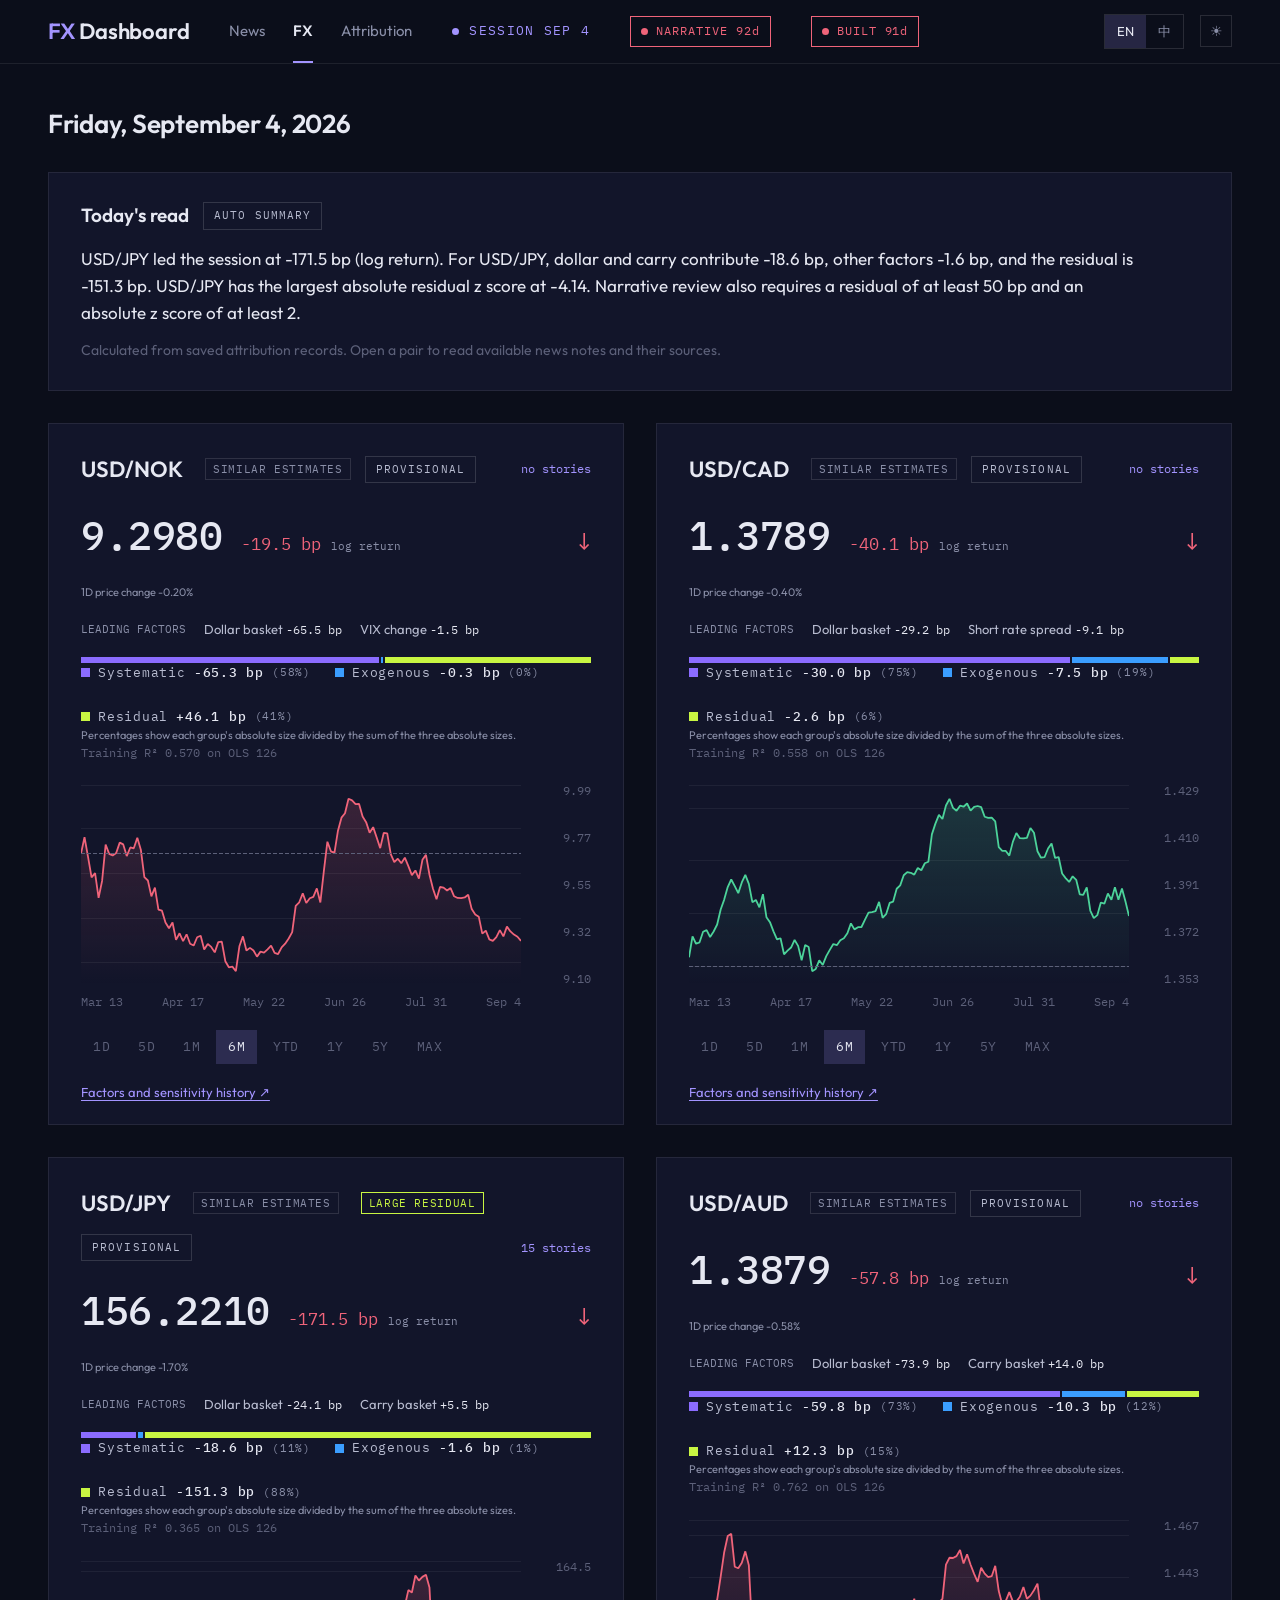
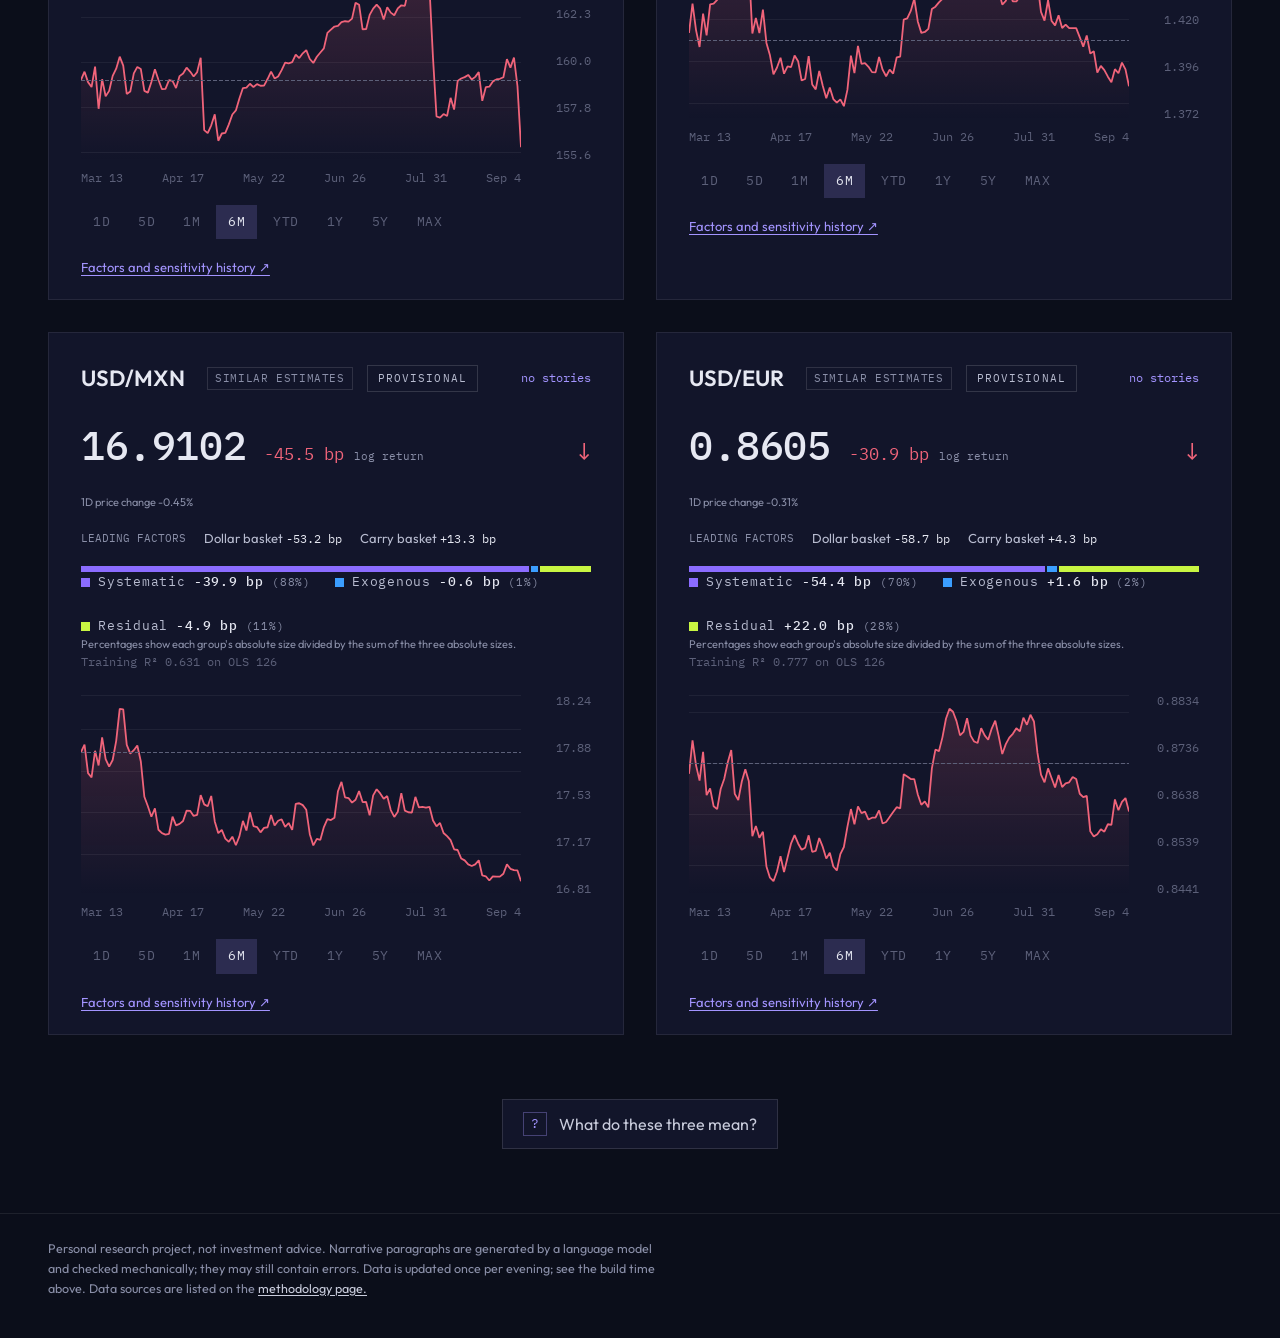
==== index.html @ eb8b9eea "site build 2026-09-05T15:19:34-05:00" ====
<!doctype html>
<html lang="en">
<head>
<meta charset="utf-8">
<meta name="viewport" content="width=device-width, initial-scale=1">
<title>FX Dashboard</title>
<link rel="icon" href="data:image/svg+xml,%3Csvg xmlns='http://www.w3.org/2000/svg' viewBox='0 0 32 32'%3E%3Crect width='32' height='32' fill='%230b0e1a'/%3E%3Crect x='5' y='19' width='5' height='8' fill='%238b6cff'/%3E%3Crect x='13' y='12' width='5' height='15' fill='%233b9eff'/%3E%3Crect x='21' y='6' width='5' height='21' fill='%23c8f542'/%3E%3C/svg%3E">
<link rel="stylesheet" href="fonts.css">
<link rel="stylesheet" href="style.css">
<script>try{document.documentElement.setAttribute("data-theme",localStorage.getItem("fxdash.theme")||"dark")}catch(e){}</script>
</head>
<body>
<div class="top">
  <div class="tape" id="tape" hidden></div>
  <header class="masthead">
    <a class="wordmark" href="#/fx"><span>FX</span> Dashboard</a>
    <nav class="nav" id="nav"></nav>
    <div class="session" id="session" hidden></div>
    <a class="pulse" id="pulse" href="#/news" hidden></a>
    <a class="pulse" id="built" href="#/news" hidden></a>
    <div class="masthead__right">
      <div class="seg" id="langseg"></div>
      <button class="iconbtn" id="themebtn" type="button"></button>
    </div>
  </header>
</div>
<main id="view"></main>
<footer class="foot" id="foot"></footer>
<script src="vendor/echarts.min.js"></script>
<script type="module" src="app.js"></script>
</body>
</html>
---- fonts.css ----
/* Local copies of the site's Google Fonts Latin faces. Licenses: fonts/OFL-*.txt.
   Other scripts and missing mathematical glyphs use the shared system fallbacks. */
@font-face {
  font-family: "Outfit";
  font-style: normal;
  font-weight: 100 900;
  font-display: swap;
  src: url("fonts/outfit-latin.woff2") format("woff2");
}
@font-face {
  font-family: "IBM Plex Mono";
  font-style: normal;
  font-weight: 400;
  font-display: swap;
  src: url("fonts/ibm-plex-mono-latin-400.woff2") format("woff2");
}
@font-face {
  font-family: "IBM Plex Mono";
  font-style: normal;
  font-weight: 500;
  font-display: swap;
  src: url("fonts/ibm-plex-mono-latin-500.woff2") format("woff2");
}
@font-face {
  font-family: "IBM Plex Mono";
  font-style: normal;
  font-weight: 600;
  font-display: swap;
  src: url("fonts/ibm-plex-mono-latin-600.woff2") format("woff2");
}
---- style.css ----
/* FX Dashboard visual layer.
   Two typefaces: Outfit carries headings and body text, IBM Plex Mono carries every number.
   Square corners throughout, no border-radius (dots excepted, those are a shape and
   not a rounded corner).
   Copy uses no dashes and no "·". The palette has no orange. */

:root {
  --ink: #0b0e1a;
  --panel: #12152a;
  --raise: #171b32;
  --line: rgba(255, 255, 255, 0.08);
  --line-2: rgba(255, 255, 255, 0.12);
  --line-3: rgba(255, 255, 255, 0.14);
  --hover: rgba(255, 255, 255, 0.025);

  --text: #e6e8f2;
  --text-2: #c9ccdc;
  --text-3: #b8bcd0;
  --mute: #8a8fa8;
  --dim: #5c6079;

  --accent: #a394ff;
  --accent-soft: rgba(163, 148, 255, 0.18);
  --accent-wash: rgba(163, 148, 255, 0.06);
  --accent-line: rgba(163, 148, 255, 0.35);

  /* The three semantic colours, consistent across pages */
  --sys: #8b6cff;
  --exo: #3b9eff;
  --res: #c8f542;
  /* Attribution's four buckets: purple (carried over from systematic), blue, cyan,
     green; the residual stays lime green */
  --b-systematic: #8b6cff;
  --b-rates: #5fa8ff;
  --b-risk: #5ad4e6;
  --b-commodities: #4cd39a;
  --b-residual: #c8f542;

  --up: #4cd39a;
  --down: #f0647a;

  --chart-grid: rgba(255, 255, 255, 0.06);
  --chart-axis: #5c6079;

  --display: "Outfit", "Segoe UI", "Microsoft YaHei", "PingFang SC", system-ui, sans-serif;
  --mono: "IBM Plex Mono", Consolas, "Microsoft YaHei", "PingFang SC", ui-monospace, monospace;

  --page: 1600px;
  --gut: 48px;
}

:root[data-theme="light"] {
  --ink: #f7f7fb;
  --panel: #ffffff;
  --raise: #f1f1f8;
  --line: rgba(20, 22, 48, 0.10);
  --line-2: rgba(20, 22, 48, 0.16);
  --line-3: rgba(20, 22, 48, 0.20);
  --hover: rgba(20, 22, 48, 0.03);

  --text: #14162e;
  --text-2: #33365a;
  --text-3: #474b70;
  --mute: #5f6484;
  --dim: #8a8fa8;

  --accent: #6247d6;
  --accent-soft: rgba(98, 71, 214, 0.14);
  --accent-wash: rgba(98, 71, 214, 0.06);
  --accent-line: rgba(98, 71, 214, 0.35);

  --sys: #6247d6;
  --exo: #1479c9;
  --res: #7f9c07;
  --b-systematic: #6247d6;
  --b-rates: #1479c9;
  --b-risk: #0e93a8;
  --b-commodities: #0f9463;
  --b-residual: #7f9c07;

  --up: #0f9463;
  --down: #cf2a45;

  --chart-grid: rgba(20, 22, 48, 0.08);
  --chart-axis: #8a8fa8;
}

* { box-sizing: border-box; }
html { background: var(--ink); }
body {
  margin: 0;
  background: var(--ink);
  color: var(--text);
  font: 400 15px/1.55 var(--display);
  -webkit-font-smoothing: antialiased;
}
a { color: inherit; text-decoration: none; }
:focus-visible { outline: 2px solid var(--accent); outline-offset: 2px; }
.num, .mono { font-family: var(--mono); font-variant-numeric: tabular-nums; }
.nowrap { white-space: nowrap; }

/* ---------------------------------------------------------------- header */
.top { position: sticky; top: 0; z-index: 50; background: var(--ink); }

.tape {
  height: 48px;
  background: var(--panel);
  border-bottom: 1px solid var(--line);
  overflow: hidden;
  position: relative;
  -webkit-mask-image: linear-gradient(90deg, transparent, #000 48px, #000 calc(100% - 48px), transparent);
  mask-image: linear-gradient(90deg, transparent, #000 48px, #000 calc(100% - 48px), transparent);
}
.tape[hidden] { display: none; }
.tape__rail { display: flex; width: max-content; animation: tape-run var(--tape-dur, 72s) linear infinite; }
.tape:hover .tape__rail, .tape:focus-within .tape__rail { animation-play-state: paused; }
@keyframes tape-run { from { transform: translateX(0); } to { transform: translateX(-50%); } }
.tape__lane { display: flex; }
.tape__item {
  display: inline-flex; align-items: center; gap: 10px;
  height: 47px; padding: 0 22px;
  border-right: 1px solid var(--line);
  white-space: nowrap;
  font-family: var(--mono);
}
.tape__name { font-size: 12px; letter-spacing: 0.1em; text-transform: uppercase; color: var(--mute); }
.tape__px { font-size: 14px; font-variant-numeric: tabular-nums; color: var(--text); }
.tape__chg { font-size: 13px; font-variant-numeric: tabular-nums; }

.masthead {
  display: flex; align-items: center; gap: 40px;
  padding: 0 var(--gut); height: 64px;
  border-bottom: 1px solid var(--line);
}
.wordmark { font-size: 22px; font-weight: 600; letter-spacing: -0.01em; white-space: nowrap; }
.wordmark span { color: var(--accent); }
.nav { display: flex; gap: 28px; height: 100%; font-size: 15px; }
.nav a {
  display: flex; align-items: center;
  border-bottom: 2px solid transparent;
  color: var(--mute);
}
.nav a:hover { color: var(--text-2); }
.nav a[aria-current="page"] { color: var(--text); font-weight: 600; border-bottom-color: var(--accent); }

.session {
  display: flex; align-items: center; gap: 10px;
  font-family: var(--mono); font-size: 13px; letter-spacing: 0.1em;
  color: var(--accent); white-space: nowrap;
}
.session i { width: 7px; height: 7px; border-radius: 50%; background: var(--accent); }
.session[hidden] { display: none; }

/* Narrative-layer heartbeat. It lives permanently in the header rather than hiding
   on one page: the narrative layer dying silently for three days with no visible
   sign on the page is the most dangerous failure mode of an unattended system
   (SPEC_phase3 §2.3). */
.pulse {
  display: flex; align-items: center; gap: 8px;
  font-family: var(--mono); font-size: 12px; letter-spacing: 0.08em;
  color: var(--mute); white-space: nowrap;
  border: 1px solid var(--line); padding: 5px 10px;
}
.pulse[hidden] { display: none; }
.pulse:hover { border-color: var(--line-3); color: var(--text-2); }
.pulse i { width: 7px; height: 7px; border-radius: 50%; background: var(--mute); }
.pulse[data-state="green"] i { background: var(--up); }
.pulse[data-state="yellow"] i { background: var(--res); }
.pulse[data-state="red"] i { background: var(--down); }
.pulse[data-state="yellow"] { color: var(--res); border-color: var(--res); }
.pulse[data-state="red"] { color: var(--down); border-color: var(--down); }

.health {
  border: 1px solid var(--line); background: var(--panel);
  padding: 16px 20px; display: flex; flex-direction: column; gap: 8px;
}
.health__row {
  display: flex; align-items: center; gap: 12px; flex-wrap: wrap;
  font-family: var(--mono); font-size: 12.5px; color: var(--mute);
}
.health__row b { color: var(--text); font-weight: 500; }
.health__row i { width: 7px; height: 7px; border-radius: 50%; flex: none; }
/* Content freshness: laid out apart from the row that decides the colour, so that it
   does not look like a criterion as well */
.health__row--quiet {
  padding-left: 19px; border-top: 1px solid var(--line); padding-top: 8px;
  font-size: 11.5px; opacity: .78;
}
.health__row--quiet b { color: var(--mute); }

.matrix .cell--hit {
  background: rgba(163, 148, 255, 0.16); color: var(--text);
  font-family: var(--mono); font-size: 11.5px; white-space: nowrap;
}
.storyrow .share .mono { font-family: var(--mono); font-size: 12px; color: var(--mute); }

.matgroup { margin-bottom: 22px; }
.matgroup__head {
  font-family: var(--mono); font-size: 11.5px; letter-spacing: 0.08em;
  color: var(--accent); padding: 0 0 8px; border-bottom: 1px solid var(--line-2);
  margin-bottom: 2px;
}
.matrix .cell--res {
  background: none; color: var(--text); font-family: var(--mono);
  font-size: 12px; white-space: nowrap; display: flex; flex-direction: column;
  gap: 1px; align-items: center; justify-content: center;
}
.matrix .cell--res span { color: var(--dim); font-size: 10.5px; }
.matrix .rowhead.dim { color: var(--dim); font-size: 12px; }
.explain__day {
  font-family: var(--mono); font-size: 12px; color: var(--mute);
  margin-bottom: 6px;
}
.explain__t.dim { color: var(--dim); font-size: 13px; }

/* ---------------------------------------------------------- robustness chips */
.rchip {
  font-family: var(--mono); font-size: 10.5px; letter-spacing: 0.06em;
  padding: 2px 7px; border: 1px solid; white-space: nowrap; margin-left: 8px;
}
.rchip--ok { color: var(--mute); border-color: var(--line-2); }
.rchip--residual { color: var(--res); border-color: var(--res); }
.rchip--ridge { color: var(--exo); border-color: var(--exo); }
.rchip--lasso { color: var(--b-risk); border-color: var(--b-risk); }
.rchip--abstain { color: var(--mute); border-color: var(--line-3); }
.rcell { display: flex; flex-wrap: wrap; gap: 6px 0; }
.rcell .rchip { margin-left: 0; margin-right: 6px; }
.leading-factors { display: flex; flex-wrap: wrap; gap: 6px 18px; color: var(--text-3); font-size: 13px; }
.leading-factors > span:first-child { color: var(--mute); font: 10.5px var(--mono); align-self: center; }
.leading-factors b { color: var(--text); font: 12px var(--mono); font-weight: 400; white-space: nowrap; }
.attrrow > .leading-factors { grid-column: 3 / -1; }
.attr-intro { margin-bottom: 22px; }
.matrix-mobile, .attr-badge-basis { display: none; }
.matrix-card { border-top: 1px solid var(--line); padding: 16px 0; }
.matrix-card summary { cursor: pointer; font: 12px var(--mono); color: var(--text-3); }
.matrix-card a { display: flex; flex-direction: column; margin-top: 14px; font-size: 13px; color: var(--text-3); text-decoration: none; }
.matrix-card small { margin-top: 6px; color: var(--mute); font: 10.5px var(--mono); }
.gap24 { gap: 24px; }
.comparison-sample { margin: 20px 0; }
.comparison-sample h3 { font-size: 16px; font-weight: 500; }
.comparison-table { margin: 12px 0; }
.comparison-row { display: grid; grid-template-columns: 1fr 1fr 1fr 1.3fr; gap: 10px; padding: 12px 0; border-bottom: 1px solid var(--line); font: 12px var(--mono); }
.comparison-head { color: var(--mute); font: 11px var(--display); }
.comparison-bar { display: block; height: 3px; margin-top: 6px; background: var(--accent); }
.research-panel summary { cursor: pointer; color: var(--mute); font-size: 13px; }
.driver-pair { border-top: 1px solid var(--line); padding: 14px 0; }
.driver-pair summary { display: flex; flex-wrap: wrap; justify-content: space-between; gap: 8px 16px; cursor: pointer; font: 13px var(--mono); }
.driver-pair summary small { flex-basis: 100%; color: var(--mute); font: 12px var(--display); }
.driver-pair summary::after { content: "+"; color: var(--accent); }
.driver-pair[open] summary::after { content: "×"; }
.driver-pair h3 { font-size: 15px; font-weight: 500; margin: 22px 0 12px; }
.context-slate a { display: flex; flex-direction: column; gap: 5px; margin: 12px 0; color: var(--text); text-decoration: none; font-size: 14px; }
.context-slate a:hover { color: var(--accent); }
.context-slate small { color: var(--mute); font: 10.5px var(--mono); }
.context-audit summary { font: 11px var(--display); color: var(--mute); }
.context-audit { margin: 10px 0; }
.context-slate { overflow-wrap: anywhere; }
.context-coverage { line-height: 1.7; }
.brief-preview { border-left: 2px solid var(--accent); padding: 2px 0 2px 22px; }
.brief-board { border-bottom: 1px solid var(--line); padding-bottom: 26px; min-width: 0; }
.brief-board .hint { line-height: 1.7; overflow-wrap: anywhere; }
.brief-run-details summary { cursor: pointer; font-size: 13px; color: var(--accent); padding: 8px 0; }
.brief-status-grid { display: grid; grid-template-columns: repeat(auto-fit,minmax(180px,1fr)); gap: 16px; margin: 18px 0; }
.brief-status-grid dt { color: var(--mute); font-size: 12px; }
.brief-status-grid dd { margin: 6px 0; font-size: 14px; }
.brief-status-grid small { font: 10px var(--mono); overflow-wrap: anywhere; color: var(--mute); }
.brief-history-label { display: flex; align-items: center; flex-wrap: wrap; gap: 12px; font-size: 13px; }
.brief-history-label select { max-width: 100%; background: var(--panel); color: var(--text); border: 1px solid var(--line); padding: 9px 12px; font: inherit; }
.brief-board :focus-visible { outline: 2px solid var(--accent); outline-offset: 3px; }
.brief-preview > p { margin: 0; line-height: 1.8; overflow-wrap: anywhere; }
.brief-note { border-top: 1px solid var(--line); padding-top: 14px; }
.brief-note summary { cursor: pointer; font: 12px var(--mono); color: var(--accent); }
.brief-note p { line-height: 1.8; font-size: 14px; }
.brief-watch { margin: 18px 0; font-size: 14px; line-height: 1.8; }
.brief-watch dt { margin-top: 12px; color: var(--mute); font-size: 12px; }
.brief-watch dd { margin: 4px 0 0; }
.brief-note blockquote { margin: 8px 0 16px; padding: 0 12px; border-left: 1px solid var(--line-3); font-size: 12px; color: var(--mute); }
.attr-intro h1 { margin: 0 0 12px; }
.attr-options { flex-wrap: wrap; }
.method-link { font-size: 13px; color: var(--accent); white-space: nowrap; }
.attr-notes { display: flex; flex-direction: column; gap: 8px; font-size: 13px; color: var(--mute); }
.attr-notes summary { cursor: pointer; }
.attr-notes .stack-note { margin: 10px 0 0; }
.card__head { flex-wrap: wrap; }
.card__chg small { font-size: 11px; color: var(--mute); }

/* ---------------------------------------------------------- Methodology */
.method { max-width: 1000px; min-width: 0; margin: 0 auto; padding: 18px 0 80px; }
.method__back { font-family: var(--mono); font-size: 12.5px; margin: 0 0 18px; }
.method__back a { color: var(--mute); text-decoration: none; }
.method__back a:hover { color: var(--accent); }
.method h1 { max-width: 20ch; font-size: clamp(32px, 4vw, 54px); font-weight: 500; letter-spacing: -0.035em; line-height: 1.12; margin: 20px 0; text-wrap: balance; }
.method h2 { display: flex; align-items: baseline; gap: 18px; font-size: 25px; font-weight: 500; margin: 0 0 24px; letter-spacing: -0.015em; }
.method h2 > span { font: 12px var(--mono); color: var(--mute); letter-spacing: 0.03em; }
.method p { max-width: 80ch; font-size: 16px; line-height: 1.85; color: var(--text-2); margin: 0 0 18px; text-wrap: pretty; }
.method p.lede { max-width: 66ch; font-size: 19px; line-height: 1.7; color: var(--text-3); }
.method__intro { padding: 14px 0 38px; }
.method p.method__eyebrow { font: 11px var(--mono); letter-spacing: 0.14em; text-transform: uppercase; color: var(--mute); margin: 0; }
.method p.method__meta { display: flex; flex-wrap: wrap; gap: 10px 24px; margin: 28px 0 0; font: 12px var(--mono); color: var(--text-3); }
.method__meta span { border-left: 1px solid var(--line-3); padding-left: 24px; }
.method__section { border-top: 1px solid var(--line-2); padding: 36px 0 26px; }
.method__detail { border-top: 1px solid var(--line); border-bottom: 1px solid var(--line); margin: 24px 0 10px; padding: 0 18px; background: var(--panel); }
.method__detail summary { padding: 18px 0; cursor: pointer; color: var(--text); font-size: 15px; }
.method__detail[open] summary { margin-bottom: 8px; }
.method :focus-visible { outline: 2px solid var(--accent); outline-offset: 4px; }
.method em { font-style: italic; }
.method strong { color: var(--text); font-weight: 600; }
.method code {
  font-family: var(--mono); font-size: 13px; color: var(--accent);
  background: var(--panel); padding: 1px 5px; border: 1px solid var(--line);
}
.method mjx-container { color: var(--text); }
.method mjx-container[display="true"] { overflow-x: auto; overflow-y: hidden; padding: 4px 0; }
.method .tblwrap { overflow-x: auto; margin: 24px 0; border-top: 1px solid var(--line-2); border-bottom: 1px solid var(--line-2); }
.method caption { text-align: left; padding: 14px 12px; color: var(--mute); font-size: 12px; }
.method table { width: 100%; border-collapse: collapse; font-size: 13.5px; }
.method th, .method td {
  text-align: left; padding: 9px 12px; border-bottom: 1px solid var(--line);
  vertical-align: top; line-height: 1.55; color: var(--text-2);
}
.method th {
  font-family: var(--mono); font-size: 11px; letter-spacing: 0.08em;
  text-transform: uppercase; color: var(--mute);
}
.method td:nth-child(3) { white-space: nowrap; font-family: var(--mono); font-size: 12.5px; }
.method-figure { margin: 32px 0; background: var(--panel); border: 1px solid var(--line); }
.method-figure__scroll { overflow-x: auto; }
.method-diagram { display: block; width: 100%; min-width: 740px; height: auto; }
.method-figure figcaption { display: flex; align-items: baseline; gap: 16px; padding: 18px 24px; border-top: 1px solid var(--line); color: var(--text-3); font-size: 13px; line-height: 1.6; }
.method-figure__number { font: 11px var(--mono); color: var(--mute); }
.method-figure figcaption > span:nth-child(2) { flex: 1; }
.method-figure figcaption a { white-space: nowrap; font-size: 11px; color: var(--text-3); }
/* Reflow the shared masthead before its controls exceed the viewport. */
@media (max-width: 1100px) {
  .top { position: static; }
  .masthead { flex-wrap: wrap; height: auto; gap: 12px 20px; padding-top: 12px; padding-bottom: 12px; }
  .wordmark { flex: 1; }
  .masthead__right { order: 1; }
  .nav { order: 2; flex-basis: 100%; height: 40px; }
  .session { order: 3; }
  .pulse { order: 4; }
}
@media (max-width: 640px) {
  .method { padding-top: 0; }
  .method h2 { font-size: 21px; gap: 12px; }
  .method p { font-size: 15px; }
  .method p.lede { font-size: 17px; }
  .method__section { padding: 28px 0 18px; }
  .method__meta span { padding-left: 0; border: 0; }
  .method-figure { margin: 24px 0; }
  .method-figure figcaption { flex-wrap: wrap; padding: 14px; gap: 10px; }
  .method-figure figcaption > span:nth-child(2) { flex-basis: calc(100% - 32px); }
  .method-figure figcaption a { margin-left: 26px; }
}

.nowrap { white-space: nowrap; }
.citedtag {
  font-family: var(--mono); font-size: 10px; letter-spacing: 0.08em;
  color: var(--accent); border: 1px solid var(--accent); padding: 1px 5px;
  display: inline-block; margin-top: 4px; opacity: 0.85;
}
.opfold {
  display: flex; align-items: center; gap: 8px; width: 100%;
  background: none; border: 1px solid var(--line); color: var(--mute);
  font-family: var(--mono); font-size: 12px; letter-spacing: 0.06em;
  padding: 9px 12px; cursor: pointer; text-align: left;
}
.opfold:hover { color: var(--text); border-color: var(--line-3); }
.opfold i { font-style: normal; }

/* ---------------------------------------------------------- live headlines */
.hchips .ptag { margin-left: 6px; }
.pairnews__today {
  border-top: 1px solid var(--line); padding-top: 14px; margin-top: 4px;
  display: flex; flex-direction: column; gap: 2px;
}
a.headline {
  display: grid; grid-template-columns: 92px minmax(0, 1fr) auto;
  gap: 12px; align-items: baseline; padding: 8px 4px;
  color: var(--text); text-decoration: none; border-bottom: 1px solid var(--line);
}
a.headline:last-child { border-bottom: none; }
a.headline:hover .t { color: var(--accent); }
a.headline .when { font-family: var(--mono); font-size: 11.5px; color: var(--mute); }
a.headline .t { font-size: 14.5px; white-space: nowrap; overflow: hidden; text-overflow: ellipsis; }
a.headline .src { font-family: var(--mono); font-size: 11.5px; color: var(--mute); white-space: nowrap; }

.masthead__right { margin-left: auto; display: flex; align-items: center; gap: 16px; }
.iconbtn {
  width: 32px; height: 32px; display: grid; place-items: center;
  border: 1px solid var(--line-2); background: none; color: var(--mute);
  font-size: 14px; cursor: pointer;
}
.iconbtn:hover { color: var(--text); border-color: var(--line-3); }

/* ---------------------------------------------------------------- controls */
.seg { display: flex; border: 1px solid var(--line-2); font-size: 13px; }
.seg button {
  padding: 6px 12px; border: 0; background: none;
  color: var(--mute); font: inherit; cursor: pointer;
}
.seg button:hover { color: var(--text); }
.seg button[aria-pressed="true"] { background: var(--accent-soft); color: var(--text); }

.ctlrow {
  display: flex; align-items: center; gap: 20px;
  font-family: var(--mono); font-size: 13px; letter-spacing: 0.1em;
}
.ctlrow .lbl { color: var(--dim); white-space: nowrap; }
.ctl { display: flex; border: 1px solid var(--line-2); }
.ctl button {
  padding: 8px 16px; border: 0; background: none;
  color: var(--mute); font: inherit; letter-spacing: inherit; cursor: pointer;
  white-space: nowrap;
}
.ctl button:hover { color: var(--text); }
.ctl button[aria-pressed="true"] { background: var(--accent-soft); color: var(--text); }

/* ---------------------------------------------------------------- page body */
main { padding: 40px var(--gut) 64px; max-width: var(--page); margin: 0 auto; }

/* Permanent footer disclaimer: plain text, no dialog (2026-09-04 ruling). */
.foot {
  max-width: var(--page); margin: 0 auto; padding: 24px var(--gut) 40px;
  border-top: 1px solid var(--line);
  font-size: 12.5px; line-height: 1.6; color: var(--mute);
}
.foot p { margin: 0; max-width: 78ch; }
.foot a { color: var(--text-2); text-decoration: underline; text-underline-offset: 2px; }
.dateline { font-size: 26px; font-weight: 600; letter-spacing: -0.01em; }
.headrow {
  display: flex; align-items: center; justify-content: space-between;
  gap: 24px; flex-wrap: wrap; margin-bottom: 28px;
}
h1.page { margin: 0 0 8px; font-size: 28px; font-weight: 600; letter-spacing: -0.02em; line-height: 1.15; }
h2.sec { margin: 0; font-size: 20px; font-weight: 600; letter-spacing: -0.01em; }
h3.side { margin: 0; font-size: 16px; font-weight: 600; }
p.lede { margin: 0; color: var(--mute); font-size: 15px; max-width: 62ch; text-wrap: pretty; }
.hint { font-family: var(--mono); font-size: 11.5px; color: var(--dim); }

/* ---------------------------------------------------------------- News */
.news { display: grid; grid-template-columns: minmax(0, 1.5fr) minmax(320px, 1fr); gap: 56px; }
.news__main { display: flex; flex-direction: column; gap: 40px; min-width: 0; }
.news__side { display: flex; flex-direction: column; gap: 28px; min-width: 0; }

.storyhead, .storyrow {
  display: grid; grid-template-columns: 28px minmax(0, 1fr) 180px 64px; gap: 16px;
}
.storyhead {
  padding: 0 0 10px; border-bottom: 1px solid var(--line);
  font-family: var(--mono); font-size: 11px; letter-spacing: 0.08em;
  color: var(--dim); text-transform: uppercase;
}
.storyhead .r { text-align: right; }
.story { border-bottom: 1px solid var(--line); }
.storyrow {
  align-items: center; padding: 18px 0; cursor: pointer;
  background: none; border: 0; width: 100%; text-align: left; color: inherit; font: inherit;
}
.storyrow:hover { background: var(--hover); }
.storyrow .rank { font-family: var(--mono); color: var(--dim); font-size: 13px; }
.storyrow .body { display: flex; flex-direction: column; gap: 8px; min-width: 0; }
.storyrow .title { font-size: 16.5px; font-weight: 500; color: var(--text); }
.storyrow .share { font-family: var(--mono); font-size: 14px; text-align: right; color: var(--text); }
.sharebar { height: 4px; background: rgba(255, 255, 255, 0.06); }
:root[data-theme="light"] .sharebar { background: rgba(20, 22, 48, 0.08); }
.sharebar i { display: block; height: 100%; background: var(--accent); }
.pairtags { display: flex; gap: 6px; flex-wrap: wrap; }
.ptag {
  font-family: var(--mono); font-size: 11px; padding: 3px 7px;
  border: 1px solid var(--line-2); color: var(--text-3); white-space: nowrap;
}

.expand { padding: 0 0 20px 44px; display: flex; flex-direction: column; gap: 14px; }
.expand__top { display: flex; gap: 32px; align-items: center; flex-wrap: wrap; }
.expand__text { display: flex; flex-direction: column; gap: 6px; min-width: 0; flex: 1 1 320px; }
.metaline {
  display: flex; gap: 14px; flex-wrap: wrap;
  font-family: var(--mono); font-size: 12px; letter-spacing: 0.04em; color: var(--dim);
}
.summary { font-size: 14.5px; color: var(--mute); line-height: 1.5; text-wrap: pretty; }
.actions { display: flex; gap: 8px; flex: none; }
.btn {
  display: flex; align-items: center; height: 36px; padding: 0 14px;
  border: 1px solid var(--line-3); background: none;
  font: 400 13.5px var(--display); color: var(--text-2);
  white-space: nowrap; cursor: pointer;
}
.btn:hover { border-color: var(--accent-line); color: var(--text); }
.btn[aria-pressed="true"] { border-color: var(--accent-line); background: var(--accent-soft); color: var(--text); }
.explain {
  background: var(--accent-wash); border-left: 2px solid var(--accent);
  padding: 16px 20px; display: flex; flex-direction: column; gap: 10px;
}
.explain__k { font-family: var(--mono); font-size: 11px; letter-spacing: 0.1em; color: var(--accent); }
.explain__t { font-size: 15px; color: var(--text-2); line-height: 1.6; text-wrap: pretty; }
.chips { display: flex; gap: 8px; flex-wrap: wrap; }
.chip {
  font-family: var(--mono); font-size: 11px; letter-spacing: 0.04em;
  padding: 4px 9px; border: 1px solid var(--accent-line); color: var(--text-3); white-space: nowrap;
}

.hline { border-bottom: 1px solid var(--line); }
.hrow {
  display: grid; grid-template-columns: 96px minmax(0, 1fr) auto; gap: 16px;
  align-items: center; padding: 11px 0; font-size: 14.5px; cursor: pointer;
  background: none; border: 0; width: 100%; text-align: left; color: inherit; font-family: inherit;
}
.hrow:hover { background: var(--hover); }
.hrow .when { font-family: var(--mono); font-size: 12px; color: var(--dim); white-space: nowrap; }
.hrow .t { color: var(--text-2); overflow: hidden; text-overflow: ellipsis; white-space: nowrap; }
.hrow .src { font-family: var(--mono); font-size: 11px; color: var(--mute); white-space: nowrap; }

.minigrid { display: grid; grid-template-columns: minmax(0, 1fr) minmax(0, 1fr); gap: 10px; }
.mini {
  border: 1px solid var(--line); background: var(--panel);
  padding: 14px 16px 0; display: flex; flex-direction: column; gap: 2px;
  overflow: hidden; cursor: pointer; min-width: 0; text-align: left;
}
.mini:hover { border-color: var(--accent-line); }
.mini__head { display: flex; justify-content: space-between; align-items: baseline; gap: 8px; }
.mini__name { font-size: 13px; font-weight: 500; letter-spacing: 0.02em; color: var(--mute); white-space: nowrap; }
.mini__chg { font-family: var(--mono); font-size: 12.5px; white-space: nowrap; }
.mini__px { font-family: var(--mono); font-size: 22px; font-weight: 500; color: var(--text); }
.mini__spark { height: 44px; margin: 4px -16px 0; }

.stack { display: flex; height: 10px; gap: 2px; }
.stack i { display: block; height: 100%; }
.legend { display: flex; gap: 20px; flex-wrap: wrap; font-family: var(--mono); font-size: 13px; letter-spacing: 0.06em; color: var(--text-3); }
.legend div { display: flex; align-items: center; gap: 8px; white-space: nowrap; }
.legend i { width: 9px; height: 9px; }

/* ---------------------------------------------------------------- FX */
.cards { display: grid; grid-template-columns: minmax(0, 1fr) minmax(0, 1fr); gap: 32px; }
.card {
  border: 1px solid var(--line); background: var(--panel);
  padding: 28px 32px 22px; display: flex; flex-direction: column; gap: 18px;
  cursor: pointer; min-width: 0; text-align: left; font: inherit; color: inherit;
}
.card:hover { border-color: var(--accent-line); }
.card[aria-expanded="true"] { border-color: var(--accent); }
.card__head { display: flex; align-items: center; gap: 14px; }
.card__name { font-size: 22px; font-weight: 600; }
.tag {
  font-family: var(--mono); font-size: 11px; letter-spacing: 0.1em;
  padding: 4px 10px; border: 1px solid var(--line-3); color: var(--text-3); white-space: nowrap;
}
.card__news { margin-left: auto; font-family: var(--mono); font-size: 12px; color: var(--accent); white-space: nowrap; }
.card__px { display: flex; align-items: baseline; gap: 18px; font-family: var(--mono); }
.card__last { font-size: 40px; font-weight: 500; letter-spacing: -0.01em; }
.card__chg { font-size: 17px; white-space: nowrap; }
.card__arrow { margin-left: auto; font-size: 24px; }
.meter { display: flex; height: 6px; gap: 2px; }
.meter i { display: block; height: 100%; }
.split { display: flex; gap: 24px; flex-wrap: wrap; font-family: var(--mono); font-size: 13px; letter-spacing: 0.06em; color: var(--text-3); }
.split div { display: flex; align-items: center; gap: 8px; white-space: nowrap; }
.split i { width: 9px; height: 9px; }
.split b { color: var(--text); font-weight: 500; }

.plot { display: flex; gap: 14px; margin-top: 6px; }
.plot__main { flex: 1; min-width: 0; display: flex; flex-direction: column; gap: 8px; }
.plot__box { height: 200px; position: relative; }
.plot__msg {
  position: absolute; inset: 0; display: flex; align-items: center; justify-content: center;
  text-align: center; padding: 0 24px; font-size: 13px; color: var(--dim);
}
/* The Y-axis ticks and the plot are exactly the same height: both 200px, first and
   last flush with the edges, the rest evenly spaced */
.plot__axis {
  width: 56px; height: 200px; display: flex; flex-direction: column;
  justify-content: space-between; align-items: flex-end;
  font-family: var(--mono); font-size: 12px; color: var(--dim);
}
.plot__axis span { line-height: 1; white-space: nowrap; }
.plot__x { display: flex; justify-content: space-between; font-family: var(--mono); font-size: 12px; color: var(--dim); }
.plot__x span { white-space: nowrap; }
.ranges { display: flex; gap: 4px; flex-wrap: wrap; font-family: var(--mono); font-size: 13px; letter-spacing: 0.04em; }
.ranges button {
  padding: 7px 12px; border: 0; background: none; color: var(--dim);
  font: inherit; letter-spacing: inherit; cursor: pointer;
}
.ranges button:hover { color: var(--text); }
.ranges button[aria-pressed="true"] { background: var(--accent-soft); color: var(--text); }

.read {
  border: 1px solid var(--line); background: var(--panel);
  padding: 28px 32px; display: flex; flex-direction: column; gap: 14px;
}
.read__head { display: flex; align-items: center; gap: 14px; flex-wrap: wrap; }
.read__title { font-size: 19px; font-weight: 600; }
.read__body { margin: 0; font-size: 17px; line-height: 1.6; color: var(--text); max-width: 96ch; text-wrap: pretty; }
.read__note { font-size: 14px; color: var(--dim); }

.pairnews {
  grid-column: 1 / -1; min-width: 0;
  border: 1px solid var(--accent-line); background: var(--panel);
  padding: 28px 32px; display: flex; flex-direction: column; gap: 18px;
}
.pairnews__head { display: flex; align-items: baseline; justify-content: space-between; gap: 16px; flex-wrap: wrap; }
.pairnews__item { border-top: 1px solid var(--line); padding: 18px 0; display: flex; flex-direction: column; gap: 14px; }
.pairnews__item:first-of-type { border-top: 0; }

.helpwrap { display: flex; flex-direction: column; align-items: center; gap: 20px; margin-top: 32px; }
.helpbtn {
  display: flex; align-items: center; gap: 12px; padding: 12px 20px;
  border: 1px solid var(--line-2); background: var(--panel);
  font: 400 16px var(--display); color: var(--text-2); cursor: pointer;
}
.helpbtn:hover { border-color: var(--accent-line); }
.helpbtn i {
  width: 24px; height: 24px; border: 1px solid var(--accent-line);
  display: flex; align-items: center; justify-content: center;
  font-family: var(--mono); font-size: 13px; color: var(--accent); font-style: normal;
}
.helpgrid { width: 100%; display: grid; grid-template-columns: repeat(3, minmax(0, 1fr)); gap: 32px; }
.helpgrid > div { padding-top: 14px; display: flex; flex-direction: column; gap: 8px; }
.helpgrid .k { font-family: var(--mono); font-size: 12px; letter-spacing: 0.1em; }
.helpgrid .t { font-size: 14.5px; color: var(--text-2); line-height: 1.55; text-wrap: pretty; }

/* ---------------------------------------------------------------- Attribution */
.attrhead, .attrrow, .attrscale {
  display: grid; grid-template-columns: 120px 80px minmax(0, 1fr) 90px 168px; gap: 20px;
}
.attrhead {
  padding: 0 0 10px; border-bottom: 1px solid var(--line);
  font-family: var(--mono); font-size: 11px; letter-spacing: 0.08em;
  color: var(--dim); text-transform: uppercase;
}
.attrhead .r, .attrrow .r { text-align: right; }
.attrrow { align-items: center; padding: 18px 0; border-bottom: 1px solid var(--line); }
.attrrow .name { font-size: 15px; font-weight: 500; white-space: nowrap; }
.attrrow .num { font-family: var(--mono); font-size: 14px; white-space: nowrap; }
.diverge { position: relative; height: 22px; }
.diverge__zero { position: absolute; left: 50%; top: -4px; bottom: -4px; width: 1px; background: var(--line-3); }
.diverge i { position: absolute; top: 0; height: 22px; display: block; }
.attrscale {
  padding: 8px 0 0; font-family: var(--mono); font-size: 11px; color: var(--dim);
}
.attrscale .axis { display: grid; grid-template-columns: repeat(3, minmax(0, 1fr)); }
.attrscale .axis span:nth-child(2) { text-align: center; }
.attrscale .axis span:last-child { text-align: right; }
.table-scroll { overflow-x: auto; min-width: 0; }
.attrtable { min-width: 940px; }
.matrix-scroll { overflow-x: auto; }
.matrix-scroll .matrix { min-width: 880px; }
.archive { border-top: 1px solid var(--line); padding-top: 14px; }
.archive summary { cursor: pointer; color: var(--mute); }
.archive[open] summary { margin-bottom: 20px; }
.card__research { align-self: flex-start; color: var(--accent); font-size: 13px; text-decoration: underline; text-underline-offset: 3px; }
.split small { font-size: 11px; color: var(--mute); }
.card__basis { color: var(--mute); font-size: 11px; line-height: 1.5; }
.research { max-width: 1100px; margin: auto; display: flex; flex-direction: column; gap: 24px; }
.research .headrow { margin: 0; }
.research-facts { display: flex; flex-wrap: wrap; gap: 16px 32px; font-family: var(--mono); font-size: 13px; }
.research-facts b { margin-left: 8px; font-weight: 500; }
.research-panel { border-top: 1px solid var(--line-2); padding-top: 24px; display: flex; flex-direction: column; gap: 14px; min-width: 0; }
.research-chart { height: 330px; width: 100%; min-width: 0; }
.research-select { display: flex; align-items: center; flex-wrap: wrap; gap: 8px; font-size: 13px; }
.research-select select { background: var(--panel); color: var(--text); border: 1px solid var(--line-2); padding: 8px; font: inherit; max-width: 100%; }
.ctlgroup { display: flex; align-items: center; gap: 12px; }

.matrix { display: grid; gap: 6px; align-items: center; }
.matrix .colhead {
  text-align: center; font-family: var(--mono); font-size: 11px;
  letter-spacing: 0.06em; color: var(--mute); padding-bottom: 6px; white-space: nowrap;
}
.matrix .rowhead {
  font-size: 14px; color: var(--text-2); padding-right: 16px;
  overflow: hidden; text-overflow: ellipsis; white-space: nowrap;
}
.matrix .cell {
  height: 44px; display: flex; align-items: center; justify-content: center;
  font-family: var(--mono); font-size: 13px;
}

/* ---------------------------------------------------------------- utilities */
.empty { padding: 28px 0; color: var(--mute); font-size: 15px; }
.stack-note { margin: 0; color: var(--mute); font-size: 13.5px; line-height: 1.5; text-wrap: pretty; }
.between { display: flex; justify-content: space-between; align-items: baseline; gap: 16px; flex-wrap: wrap; }
.col { display: flex; flex-direction: column; }
.gap8 { gap: 8px; } .gap14 { gap: 14px; } .gap16 { gap: 16px; }
.gap20 { gap: 20px; } .gap28 { gap: 28px; } .gap32 { gap: 32px; } .gap40 { gap: 40px; }

@media (max-width: 1200px) {
  :root { --gut: 24px; }
  .news { grid-template-columns: minmax(0, 1fr); gap: 40px; }
  .cards { grid-template-columns: minmax(0, 1fr); }
  .helpgrid { grid-template-columns: minmax(0, 1fr); }
}
@media (max-width: 640px) {
  main { padding-top: 24px; }
  .ctlrow { flex-wrap: wrap; gap: 10px; min-width: 0; }
  .ctl button { padding: 8px 12px; }
  .card, .read, .pairnews { padding: 20px 16px; }
  .card__head, .card__px { flex-wrap: wrap; gap: 10px; }
  .card__name { font-size: 20px; }
  .card__last { font-size: 32px; }
  .card__chg { font-size: 14px; }
  .card__news { margin-left: 0; }
  .split { gap: 8px 16px; font-size: 11px; }
  .storyhead { display: none; }
  .storyrow { grid-template-columns: 20px minmax(0, 1fr); gap: 10px; }
  .storyrow .pairtags, .storyrow .share { grid-column: 2; text-align: left; }
  .storyrow .title { font-size: 15px; }
  .expand { padding-left: 0; }
  .expand__text { flex-basis: 100%; }
  .hrow, a.headline { grid-template-columns: 86px minmax(0, 1fr); gap: 8px; }
  .hrow .src, a.headline .src { grid-column: 2; white-space: normal; }
  .hrow .t, a.headline .t { white-space: normal; }
  .mini { padding: 12px 10px 0; }
  .mini__head { flex-wrap: wrap; gap: 4px; }
  .mini__px { font-size: 19px; }
  .hint.nowrap { white-space: normal; }
  .health__row { overflow-wrap: anywhere; }
  .matgroup__head { overflow-wrap: anywhere; }
  .attribution-page .gap24 { gap: 16px; }
  .attr-intro h1 { font-size: 30px; }
  .attr-intro .dateline { font-size: 11px; line-height: 1.6; }
  .attribution-page .legend { flex-wrap: wrap; gap: 8px 14px; font-size: 11px; }
  .attrtable { min-width: 0; }
  .attrhead { display: none; }
  .attrrow { grid-template-columns: minmax(0, 1fr) auto; gap: 14px 8px; padding: 18px 0; }
  .attrrow .diverge { grid-column: 1 / -1; grid-row: 2; }
  .attrrow .attrresidual { text-align: left; font-size: 12px; }
  .attrresidual::before { content: attr(data-label) " "; color: var(--mute); font: 11px var(--display); }
  .attrrow .rcell { justify-content: flex-end; }
  .attrrow > .leading-factors { grid-column: 1 / -1; font-size: 12px; }
  .attrscale { display: block; }
  .attrscale > div:empty { display: none; }
  .attribution-page .matrix-scroll { display: none; }
  .matrix-mobile, .attr-badge-basis { display: block; }
}
@media (prefers-reduced-motion: reduce) {
  .tape__rail { animation: none; }
  .tape { overflow-x: auto; }
}
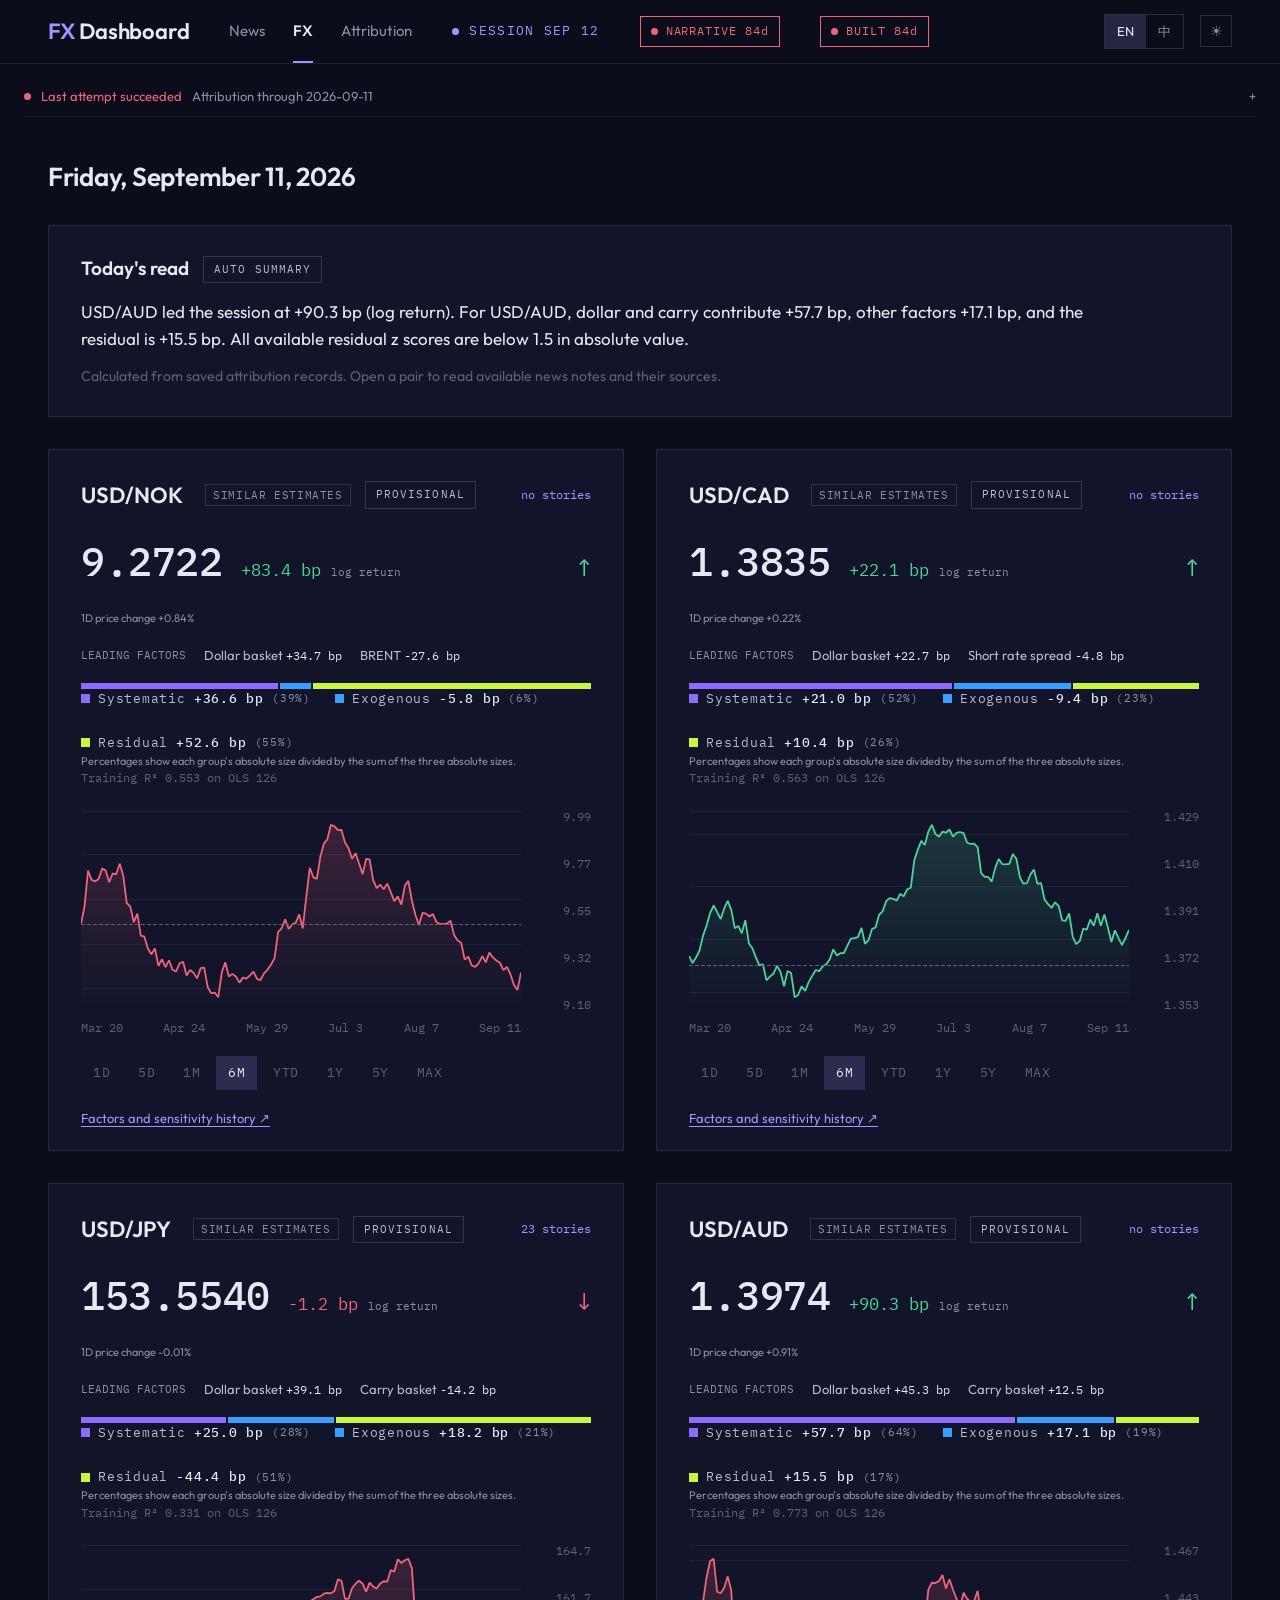
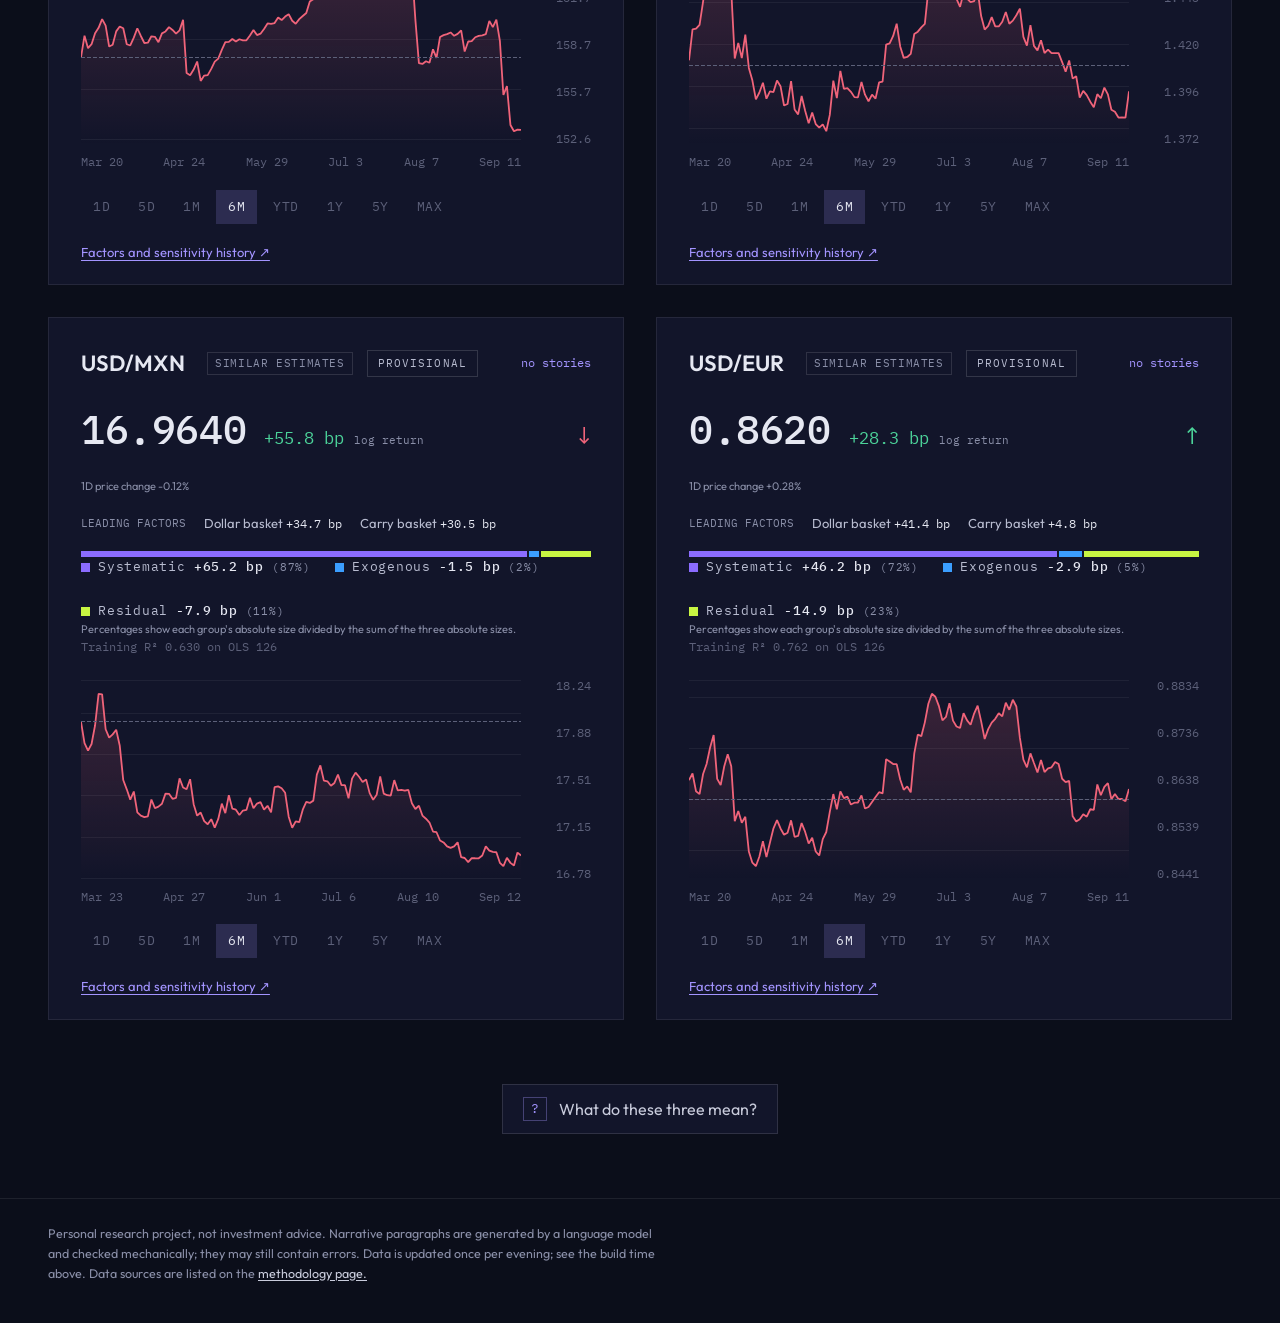
==== commit 47860d51: "site build 2026-09-12T20:45:21-05:00" ====
--- a/index.html
+++ b/index.html
@@ -24,6 +24,7 @@
     </div>
   </header>
 </div>
+<aside id="runtime-status" class="runtime-status" aria-label="Calculation status" hidden></aside>
 <main id="view"></main>
 <footer class="foot" id="foot"></footer>
 <script src="vendor/echarts.min.js"></script>
--- a/style.css
+++ b/style.css
@@ -244,10 +244,10 @@
 .comparison-bar { display: block; height: 3px; margin-top: 6px; background: var(--accent); }
 .research-panel summary { cursor: pointer; color: var(--mute); font-size: 13px; }
 .driver-pair { border-top: 1px solid var(--line); padding: 14px 0; }
-.driver-pair summary { display: flex; flex-wrap: wrap; justify-content: space-between; gap: 8px 16px; cursor: pointer; font: 13px var(--mono); }
-.driver-pair summary small { flex-basis: 100%; color: var(--mute); font: 12px var(--display); }
-.driver-pair summary::after { content: "+"; color: var(--accent); }
-.driver-pair[open] summary::after { content: "×"; }
+.driver-pair > summary { display: grid; grid-template-columns: 1fr auto 16px; gap: 8px 12px; cursor: pointer; font: 13px var(--mono); }
+.driver-pair > summary small { grid-column: 1 / -1; color: var(--mute); font: 12px var(--display); }
+.driver-pair > summary::after { content: "+"; color: var(--accent); grid-column: 3; grid-row: 1; }
+.driver-pair[open] > summary::after { content: "×"; }
 .driver-pair h3 { font-size: 15px; font-weight: 500; margin: 22px 0 12px; }
 .context-slate a { display: flex; flex-direction: column; gap: 5px; margin: 12px 0; color: var(--text); text-decoration: none; font-size: 14px; }
 .context-slate a:hover { color: var(--accent); }
@@ -442,6 +442,15 @@
 .news { display: grid; grid-template-columns: minmax(0, 1.5fr) minmax(320px, 1fr); gap: 56px; }
 .news__main { display: flex; flex-direction: column; gap: 40px; min-width: 0; }
 .news__side { display: flex; flex-direction: column; gap: 28px; min-width: 0; }
+.news-more, .news-guide { border-top: 1px solid var(--line); padding: 14px 0; }
+.news-more > summary, .news-guide > summary, .event-sources > summary { cursor: pointer; color: var(--accent); font-size: 14px; line-height: 1.6; }
+.news-more[open] > summary, .news-guide[open] > summary { margin-bottom: 18px; }
+.event-sources a { display: block; margin: 14px 0; font-size: 15px; line-height: 1.6; }
+.event-sources small { display: block; color: var(--mute); }
+.news .lede, .news .stack-note, .news .brief-preview > p { max-width: 70ch; }
+.news .storyrow .title, .news .hrow .t { font-size: 17px; line-height: 1.55; }
+.news .brief-preview > p { line-height: 1.85; }
+.news .driver-context { margin-top: 8px; padding-top: 28px; border-top: 1px solid var(--line); }
 
 .storyhead, .storyrow {
   display: grid; grid-template-columns: 28px minmax(0, 1fr) 180px 64px; gap: 16px;
@@ -509,6 +518,7 @@
 .hrow:hover { background: var(--hover); }
 .hrow .when { font-family: var(--mono); font-size: 12px; color: var(--dim); white-space: nowrap; }
 .hrow .t { color: var(--text-2); overflow: hidden; text-overflow: ellipsis; white-space: nowrap; }
+.news .hrow .t { white-space: normal; overflow-wrap: anywhere; }
 .hrow .src { font-family: var(--mono); font-size: 11px; color: var(--mute); white-space: nowrap; }
 
 .minigrid { display: grid; grid-template-columns: minmax(0, 1fr) minmax(0, 1fr); gap: 10px; }
@@ -518,11 +528,15 @@
   overflow: hidden; cursor: pointer; min-width: 0; text-align: left;
 }
 .mini:hover { border-color: var(--accent-line); }
-.mini__head { display: flex; justify-content: space-between; align-items: baseline; gap: 8px; }
+.mini__head { display: flex; flex-wrap: wrap; justify-content: space-between; align-items: baseline; gap: 8px; }
 .mini__name { font-size: 13px; font-weight: 500; letter-spacing: 0.02em; color: var(--mute); white-space: nowrap; }
 .mini__chg { font-family: var(--mono); font-size: 12.5px; white-space: nowrap; }
 .mini__px { font-family: var(--mono); font-size: 22px; font-weight: 500; color: var(--text); }
 .mini__spark { height: 44px; margin: 4px -16px 0; }
+.mini__basis { display: flex; flex-wrap: wrap; justify-content: space-between; gap: 2px 10px; padding: 5px 0 9px; color: var(--mute); font: 11px/1.5 var(--display); }
+.mini__date { font-family: var(--mono); }
+.mini-board__asof { margin: -6px 0 0; color: var(--mute); font: 11px/1.6 var(--mono); }
+.mini-board__note { margin: 0; color: var(--mute); font: 12px/1.65 var(--display); text-wrap: pretty; }
 
 .stack { display: flex; height: 10px; gap: 2px; }
 .stack i { display: block; height: 100%; }
@@ -599,6 +613,32 @@
 .pairnews__head { display: flex; align-items: baseline; justify-content: space-between; gap: 16px; flex-wrap: wrap; }
 .pairnews__item { border-top: 1px solid var(--line); padding: 18px 0; display: flex; flex-direction: column; gap: 14px; }
 .pairnews__item:first-of-type { border-top: 0; }
+.pairnews__title { font-size: 17px; font-weight: 500; line-height: 1.5; overflow-wrap: anywhere; }
+.pairday { min-width: 0; border-top: 1px solid var(--line); }
+.pairday__head { display: flex; align-items: center; gap: 16px; padding: 20px 0; cursor: pointer; list-style: none; }
+.pairday__head::-webkit-details-marker { display: none; }
+.pairday__head::after { content: "+"; color: var(--accent); font: 18px var(--mono); }
+.pairday[open] > .pairday__head::after { content: "−"; }
+.pairday__date { display: flex; flex-wrap: wrap; align-items: baseline; gap: 8px 16px; font-size: 16px; font-weight: 500; }
+.pairday__date time { font: 12px var(--mono); color: var(--text-3); }
+.pairday__count { margin-left: auto; color: var(--mute); font: 11px var(--mono); white-space: nowrap; }
+.pairday__body { display: flex; flex-direction: column; gap: 16px; padding-bottom: 16px; }
+.pairday__metrics { display: grid; grid-template-columns: repeat(4, minmax(0, 1fr)); gap: 16px; max-width: 800px; }
+.pairday__metric { display: flex; flex-direction: column; gap: 8px; border-left: 2px solid var(--line-2); padding-left: 12px; }
+.pairday__metric > span { font-size: 12px; color: var(--mute); }
+.pairday__metric b { font: 18px var(--mono); color: var(--text); }
+.pairday__metric small { font: 11px var(--mono); color: var(--mute); }
+.pairday__metric.is-systematic { border-color: var(--sys); }
+.pairday__metric.is-exogenous { border-color: var(--exo); }
+.pairday__metric.is-residual { border-color: var(--res); }
+.pairday__basis { display: flex; align-items: center; flex-wrap: wrap; gap: 8px 18px; font: 11px var(--mono); color: var(--mute); }
+.pairday__analysis-toggle { align-self: flex-start; }
+.pairday__analysis-toggle[aria-expanded="true"] { border-color: var(--accent-line); background: var(--accent-soft); }
+.pairday__analysis[hidden] { display: none; }
+.pairday__sources { padding-top: 12px; border-top: 1px solid var(--line); font-size: 12px; color: var(--mute); }
+.pairday__stories .pairnews__item { padding: 16px 0; }
+.pairday__stories .pairnews__item:first-child { padding-top: 0; }
+.pairday__head:focus-visible,.pairday__analysis-toggle:focus-visible { outline: 2px solid var(--accent); outline-offset: 4px; }
 
 .helpwrap { display: flex; flex-direction: column; align-items: center; gap: 20px; margin-top: 32px; }
 .helpbtn {
@@ -678,6 +718,7 @@
 .stack-note { margin: 0; color: var(--mute); font-size: 13.5px; line-height: 1.5; text-wrap: pretty; }
 .between { display: flex; justify-content: space-between; align-items: baseline; gap: 16px; flex-wrap: wrap; }
 .col { display: flex; flex-direction: column; }
+.col[hidden] { display: none; }
 .gap8 { gap: 8px; } .gap14 { gap: 14px; } .gap16 { gap: 16px; }
 .gap20 { gap: 20px; } .gap28 { gap: 28px; } .gap32 { gap: 32px; } .gap40 { gap: 40px; }
 
@@ -704,6 +745,11 @@
   .storyrow .title { font-size: 15px; }
   .expand { padding-left: 0; }
   .expand__text { flex-basis: 100%; }
+  .pairday__head { gap: 10px; }
+  .pairday__date { flex-direction: column; gap: 6px; }
+  .pairday__metrics { grid-template-columns: repeat(2, minmax(0, 1fr)); gap: 20px 12px; }
+  .pairday__metric b { font-size: 16px; }
+  .pairday__stories .expand__top { gap: 12px; }
   .hrow, a.headline { grid-template-columns: 86px minmax(0, 1fr); gap: 8px; }
   .hrow .src, a.headline .src { grid-column: 2; white-space: normal; }
   .hrow .t, a.headline .t { white-space: normal; }
@@ -734,3 +780,47 @@
   .tape__rail { animation: none; }
   .tape { overflow-x: auto; }
 }
+/* Panel structure diagnostics stay folded until requested. */
+.structure{border:1px solid var(--line-3);background:var(--panel);padding:18px 22px;min-width:0}
+.structure>summary{cursor:pointer;display:flex;justify-content:space-between;align-items:center;gap:12px;list-style:none;font-size:18px}
+.structure>summary::before{content:'+';color:var(--mute)}
+.structure[open]>summary::before{content:'−'}
+.structure>summary span{flex:1}.structure>summary small{font:11px var(--mono);color:var(--mute)}
+.structure__body{padding-top:18px}.structure__metrics{display:grid;grid-template-columns:repeat(3,minmax(0,1fr));gap:20px;margin:22px 0 28px}
+.structure__metric>span{font-size:13px;color:var(--mute)}.structure__metric strong{display:block;font:26px var(--mono);margin:8px 0;color:var(--text)}
+.structure__metric p{font-size:13px;line-height:1.65;color:var(--mute);margin:0;max-width:32em}
+.structure__plots{display:grid;grid-template-columns:repeat(2,minmax(0,1fr));gap:24px}.structure__plots figure{margin:0;min-width:0}
+.structure__plots figcaption{font-size:14px;line-height:1.5;min-height:42px}.structure__chart{height:245px;min-width:0}
+.structure__guide{margin-top:16px;border-top:1px solid var(--line-3);padding-top:16px}.structure__guide summary{cursor:pointer;font-size:14px}
+.structure__guide p{font-size:14px;line-height:1.85;color:var(--mute);max-width:80ch}
+@media(max-width:700px){.structure{padding:16px}.structure>summary{font-size:16px}.structure>summary small{display:none}.structure__metrics{grid-template-columns:1fr;gap:16px}.structure__metric{border-bottom:1px solid var(--line-3);padding-bottom:14px}.structure__metric strong{font-size:24px}.structure__plots{grid-template-columns:1fr;gap:12px}.structure__plots figcaption{min-height:0}.structure__chart{height:225px}}
+/* Calculation state is separate from the page-build heartbeat. */
+.brief-audio{border:1px solid var(--line);border-radius:10px;padding:18px;background:var(--bg);max-width:740px}
+.brief-audio-heading{display:flex;align-items:baseline;justify-content:space-between;gap:12px;flex-wrap:wrap;margin-bottom:14px}
+.brief-audio-heading h3{font-size:17px;margin:0}.brief-audio-heading span{font-family:var(--mono);color:var(--mute);font-size:12px}
+.brief-audio audio{display:block;width:100%;height:40px;color-scheme:dark}
+.brief-audio-transcript{margin-top:14px}.brief-audio-transcript summary{cursor:pointer;font-size:13px;color:var(--mute)}
+.brief-audio-transcript .hint{margin-top:12px;overflow-wrap:anywhere}
+.brief-audio-script{white-space:pre-wrap;font-size:14px;line-height:1.9;margin:16px 0;overflow-wrap:anywhere}
+.brief-audio-download{font-size:13px}.brief-audio-empty{margin:0}
+@media(max-width:700px){.brief-audio{padding:14px;max-width:100%;min-width:0}.brief-audio-heading h3{font-size:16px}}
+.runtime-status{max-width:1600px;margin:12px auto 0;padding:0 24px;color:var(--mute);font-size:13px}
+.runtime-details{border-bottom:1px solid var(--line);padding:10px 0}
+.runtime-details summary{display:flex;align-items:center;gap:10px;cursor:pointer;flex-wrap:wrap;list-style:none}
+.runtime-details summary i{width:7px;height:7px;border-radius:50%;background:var(--up);flex:none}
+.runtime-details[data-runtime-tone="red"] summary i{background:var(--down)}
+.runtime-details[data-runtime-tone="yellow"] summary i{background:var(--res)}
+.runtime-details[data-runtime-tone="red"] summary>span:first-of-type{color:var(--down)}
+.runtime-details summary::after{content:'+';margin-left:auto}
+.runtime-details[open] summary::after{content:'−'}
+.runtime-details dl{display:grid;grid-template-columns:repeat(4,minmax(0,1fr));gap:16px;margin:16px 0}
+.runtime-details dt{margin-bottom:5px}.runtime-details dd{margin:0;overflow-wrap:anywhere;font-family:var(--mono)}
+.runtime-details p{line-height:1.6;margin-bottom:4px;max-width:1000px}
+@media(max-width:700px){
+  .runtime-status{padding:0 24px;margin-top:0;font-size:12px}
+  .runtime-details{padding:3px 0}
+  .runtime-details summary{flex-wrap:nowrap;gap:6px;line-height:18px}
+  .runtime-details summary>span:first-of-type{min-width:0;overflow:hidden;text-overflow:ellipsis;white-space:nowrap}
+  .runtime-date{font-size:10px;white-space:nowrap;flex:none}
+  .runtime-details dl{grid-template-columns:1fr 1fr}
+}
